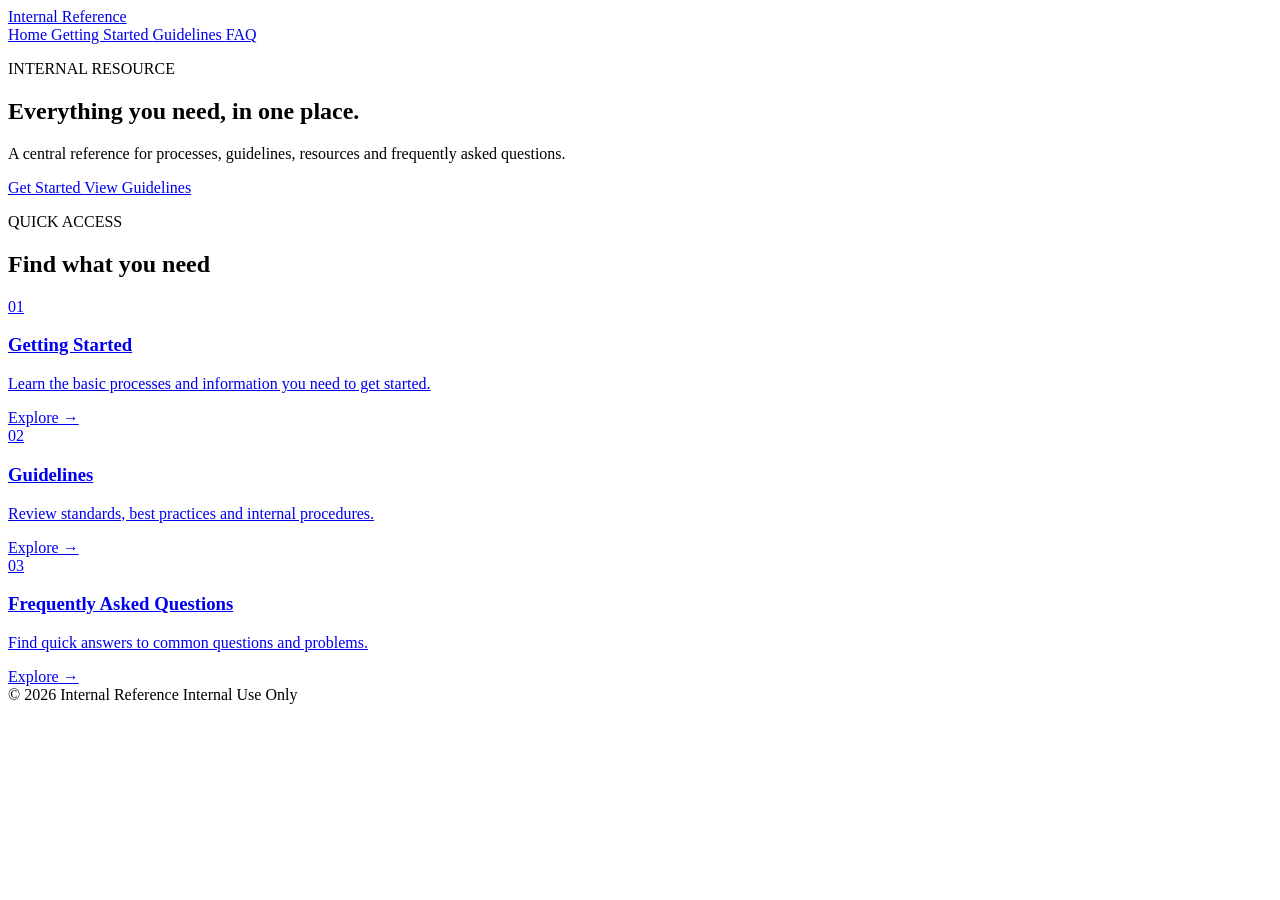
==== index.html @ 0cfae163 "Create index.html" ====
<!DOCTYPE html>
<html lang="en">
<head>
    <meta charset="UTF-8">
    <meta name="viewport" content="width=device-width, initial-scale=1.0">
 
    <title>Internal Reference</title>
 
    <link rel="stylesheet" href="assets/css/style.css">
</head>
 
<body>
 
<header class="site-header">
 
    <div class="container header-inner">
 
        <a href="index.html" class="logo">
            Internal Reference
        </a>
 
        <nav class="navigation" aria-label="Main navigation">
 
            <a href="index.html" class="active">
                Home
            </a>
 
            <a href="getting-started.html">
                Getting Started
            </a>
 
            <a href="guidelines.html">
                Guidelines
            </a>
 
            <a href="faq.html">
                FAQ
            </a>
 
        </nav>
 
    </div>
 
</header>
 
 
<main>
 
    <section class="hero">
 
        <div class="container">
 
            <p class="eyebrow">
                INTERNAL RESOURCE
            </p>
 
            <h1>
                Everything you need,
                in one place.
            </h1>
 
            <p class="hero-description">
                A central reference for processes, guidelines,
                resources and frequently asked questions.
            </p>
 
            <div class="hero-actions">
 
                <a href="getting-started.html" class="button primary">
                    Get Started
                </a>
 
                <a href="guidelines.html" class="button secondary">
                    View Guidelines
                </a>
 
            </div>
 
        </div>
 
    </section>
 
 
    <section class="section">
 
        <div class="container">
 
            <div class="section-heading">
 
                <p class="eyebrow">
                    QUICK ACCESS
                </p>
 
                <h2>
                    Find what you need
                </h2>
 
            </div>
 
 
            <div class="card-grid">
 
                <a href="getting-started.html" class="card">
 
                    <div class="card-icon">
                        01
                    </div>
 
                    <h3>
                        Getting Started
                    </h3>
 
                    <p>
                        Learn the basic processes and information
                        you need to get started.
                    </p>
 
                    <span class="card-link">
                        Explore →
                    </span>
 
                </a>
 
 
                <a href="guidelines.html" class="card">
 
                    <div class="card-icon">
                        02
                    </div>
 
                    <h3>
                        Guidelines
                    </h3>
 
                    <p>
                        Review standards, best practices and
                        internal procedures.
                    </p>
 
                    <span class="card-link">
                        Explore →
                    </span>
 
                </a>
 
 
                <a href="faq.html" class="card">
 
                    <div class="card-icon">
                        03
                    </div>
 
                    <h3>
                        Frequently Asked Questions
                    </h3>
 
                    <p>
                        Find quick answers to common questions
                        and problems.
                    </p>
 
                    <span class="card-link">
                        Explore →
                    </span>
 
                </a>
 
            </div>
 
        </div>
 
    </section>
 
</main>
 
 
<footer class="site-footer">
 
    <div class="container footer-inner">
 
        <span>
            © 2026 Internal Reference
        </span>
 
        <span>
            Internal Use Only
        </span>
 
    </div>
 
</footer>
 
 
<script src="assets/js/main.js"></script>
 
</body>
</html>
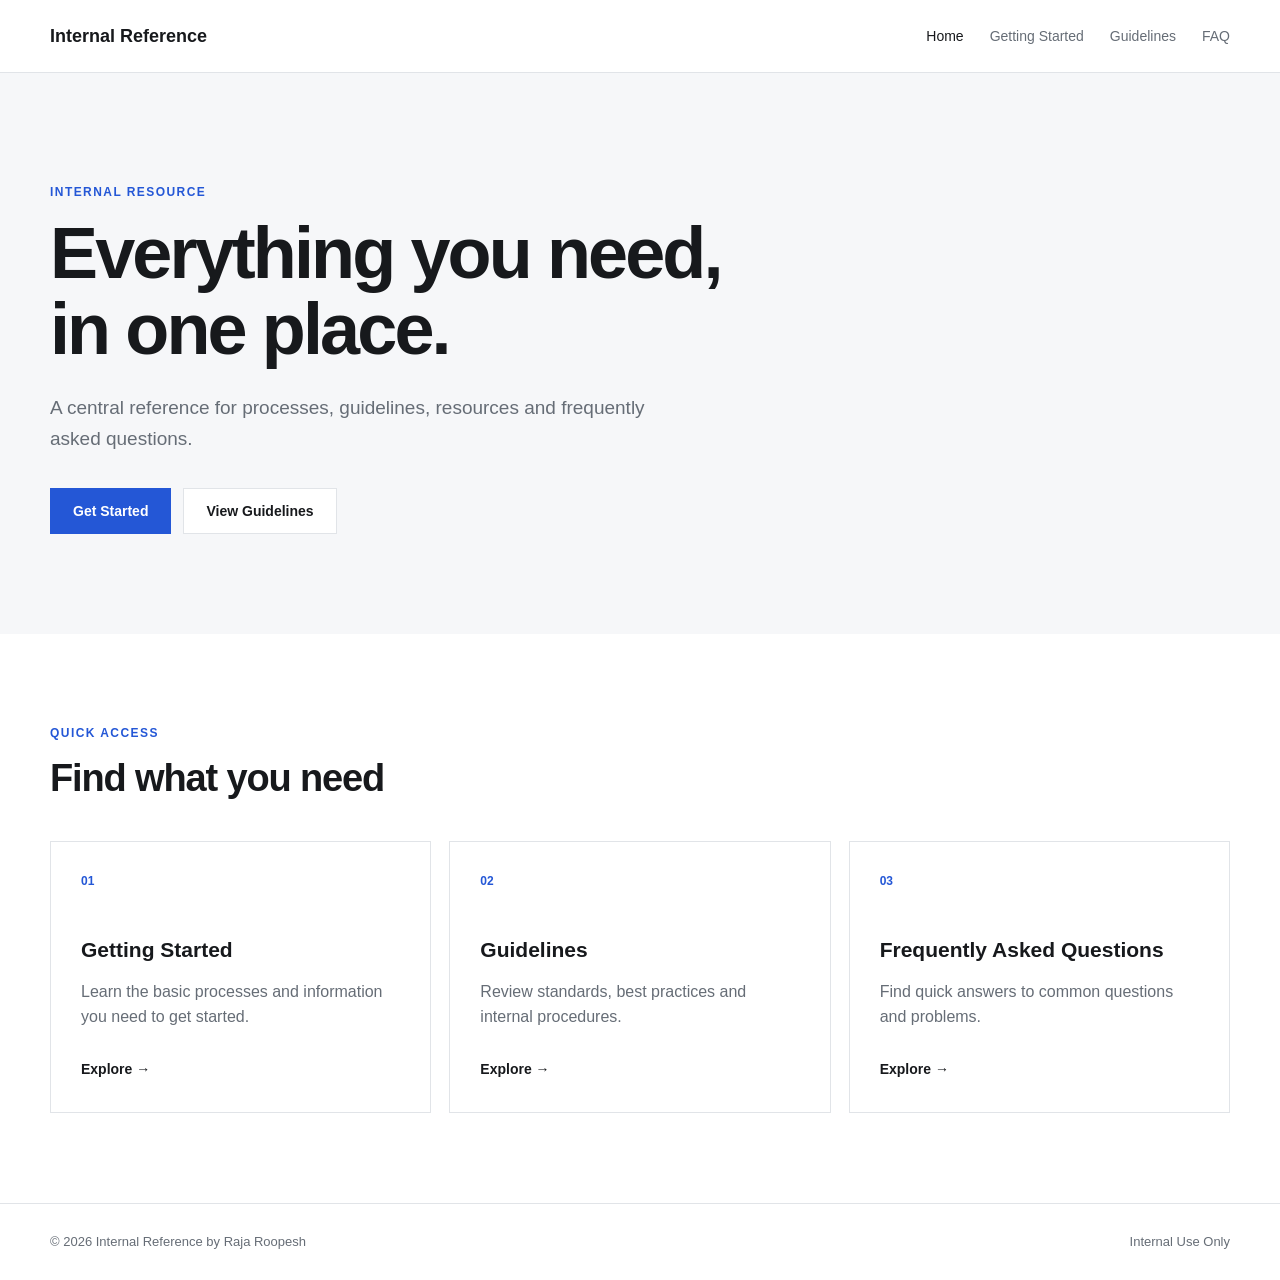
==== commit de028970: "New footer added at end of page as part of feature" ====
--- a/index.html
+++ b/index.html
@@ -179,7 +179,7 @@
     <div class="container footer-inner">
  
         <span>
-            © 2026 Internal Reference
+            © 2026 Internal Reference by Raja Roopesh 
         </span>
  
         <span>
--- a/assets/css/style.css
+++ b/assets/css/style.css
@@ -0,0 +1,485 @@
+:root {
+    --background: #ffffff;
+    --surface: #f6f7f9;
+    --text: #17191c;
+    --muted: #666d76;
+    --border: #e1e4e8;
+    --accent: #2457d6;
+    --max-width: 1180px;
+}
+ 
+* {
+    box-sizing: border-box;
+}
+ 
+html {
+    scroll-behavior: smooth;
+}
+ 
+body {
+    margin: 0;
+    font-family: Arial, Helvetica, sans-serif;
+    color: var(--text);
+    background: var(--background);
+    line-height: 1.6;
+}
+ 
+a {
+    color: inherit;
+    text-decoration: none;
+}
+ 
+.container {
+    width: min(
+        calc(100% - 40px),
+        var(--max-width)
+    );
+ 
+    margin-inline: auto;
+}
+ 
+ 
+/* Header */
+ 
+.site-header {
+    border-bottom: 1px solid var(--border);
+    background: #fff;
+}
+ 
+.header-inner {
+    min-height: 72px;
+ 
+    display: flex;
+    align-items: center;
+    justify-content: space-between;
+ 
+    gap: 30px;
+}
+ 
+.logo {
+    font-size: 18px;
+    font-weight: 700;
+}
+ 
+.navigation {
+    display: flex;
+    align-items: center;
+    gap: 26px;
+}
+ 
+.navigation a {
+    padding: 8px 0;
+ 
+    color: var(--muted);
+    font-size: 14px;
+}
+ 
+.navigation a:hover,
+.navigation a.active {
+    color: var(--text);
+}
+ 
+ 
+/* Hero */
+ 
+.hero {
+    padding: 110px 0 100px;
+    background: var(--surface);
+}
+ 
+.eyebrow {
+    margin: 0 0 14px;
+ 
+    font-size: 12px;
+    font-weight: 700;
+    letter-spacing: 0.12em;
+ 
+    color: var(--accent);
+}
+ 
+.hero h1 {
+    max-width: 720px;
+ 
+    margin: 0;
+ 
+    font-size: clamp(42px, 6vw, 72px);
+    line-height: 1.05;
+    letter-spacing: -0.04em;
+}
+ 
+.hero-description {
+    max-width: 620px;
+ 
+    margin: 26px 0 0;
+ 
+    color: var(--muted);
+    font-size: 19px;
+}
+ 
+.hero-actions {
+    display: flex;
+    gap: 12px;
+ 
+    margin-top: 34px;
+}
+ 
+ 
+/* Buttons */
+ 
+.button {
+    display: inline-flex;
+ 
+    align-items: center;
+    justify-content: center;
+ 
+    min-height: 46px;
+    padding: 0 22px;
+ 
+    border: 1px solid var(--border);
+ 
+    font-size: 14px;
+    font-weight: 700;
+}
+ 
+.button.primary {
+    background: var(--accent);
+    border-color: var(--accent);
+    color: white;
+}
+ 
+.button.secondary {
+    background: white;
+}
+ 
+ 
+/* Sections */
+ 
+.section {
+    padding: 90px 0;
+}
+ 
+.section-heading {
+    margin-bottom: 40px;
+}
+ 
+.section-heading h2 {
+    margin: 0;
+ 
+    font-size: 38px;
+    line-height: 1.15;
+    letter-spacing: -0.03em;
+}
+ 
+ 
+/* Cards */
+ 
+.card-grid {
+    display: grid;
+ 
+    grid-template-columns:
+        repeat(3, minmax(0, 1fr));
+ 
+    gap: 18px;
+}
+ 
+.card {
+    padding: 30px;
+ 
+    border: 1px solid var(--border);
+ 
+    transition:
+        transform 160ms ease,
+        box-shadow 160ms ease;
+}
+ 
+.card:hover {
+    transform: translateY(-3px);
+ 
+    box-shadow:
+        0 12px 30px rgba(0, 0, 0, 0.07);
+}
+ 
+.card-icon {
+    margin-bottom: 42px;
+ 
+    font-size: 12px;
+    font-weight: 700;
+ 
+    color: var(--accent);
+}
+ 
+.card h3 {
+    margin: 0 0 12px;
+ 
+    font-size: 21px;
+}
+ 
+.card p {
+    margin: 0;
+ 
+    color: var(--muted);
+}
+ 
+.card-link {
+    display: inline-block;
+ 
+    margin-top: 28px;
+ 
+    font-size: 14px;
+    font-weight: 700;
+}
+ 
+ 
+/* Page header */
+ 
+.page-header {
+    padding: 75px 0;
+ 
+    background: var(--surface);
+}
+ 
+.page-header h1 {
+    margin: 0;
+ 
+    font-size: clamp(40px, 5vw, 62px);
+    line-height: 1.1;
+    letter-spacing: -0.04em;
+}
+ 
+.page-header p:last-child {
+    max-width: 600px;
+ 
+    margin: 18px 0 0;
+ 
+    color: var(--muted);
+}
+ 
+ 
+/* Content */
+ 
+.content-layout {
+    display: grid;
+ 
+    grid-template-columns:
+        minmax(0, 1fr) 260px;
+ 
+    gap: 80px;
+}
+ 
+.content {
+    max-width: 720px;
+}
+ 
+.content h2 {
+    font-size: 32px;
+}
+ 
+.content h3 {
+    margin-top: 40px;
+ 
+    font-size: 21px;
+}
+ 
+.content p {
+    color: var(--muted);
+}
+ 
+.sidebar {
+    align-self: start;
+ 
+    position: sticky;
+    top: 25px;
+ 
+    border-left: 1px solid var(--border);
+ 
+    padding-left: 24px;
+}
+ 
+.sidebar h3 {
+    margin-top: 0;
+    font-size: 14px;
+}
+ 
+.sidebar a {
+    display: block;
+ 
+    margin: 12px 0;
+ 
+    color: var(--muted);
+    font-size: 14px;
+}
+ 
+ 
+/* Notice */
+ 
+.notice {
+    margin-top: 40px;
+    padding: 22px;
+ 
+    background: var(--surface);
+ 
+    border-left: 3px solid var(--accent);
+}
+ 
+.notice p {
+    margin-bottom: 0;
+}
+ 
+ 
+/* Guidelines */
+ 
+.guideline-list {
+    border-top: 1px solid var(--border);
+}
+ 
+.guideline {
+    display: grid;
+ 
+    grid-template-columns: 80px 1fr;
+ 
+    gap: 30px;
+ 
+    padding: 35px 0;
+ 
+    border-bottom: 1px solid var(--border);
+}
+ 
+.guideline .number {
+    color: var(--accent);
+    font-size: 13px;
+    font-weight: 700;
+}
+ 
+.guideline h2 {
+    margin: 0 0 10px;
+ 
+    font-size: 25px;
+}
+ 
+.guideline p {
+    margin: 0;
+ 
+    color: var(--muted);
+}
+ 
+ 
+/* FAQ */
+ 
+.faq-list {
+    max-width: 850px;
+}
+ 
+details {
+    border-top: 1px solid var(--border);
+}
+ 
+details:last-child {
+    border-bottom: 1px solid var(--border);
+}
+ 
+summary {
+    cursor: pointer;
+ 
+    padding: 24px 0;
+ 
+    font-weight: 700;
+}
+ 
+details p {
+    max-width: 700px;
+ 
+    margin: 0 0 25px;
+ 
+    color: var(--muted);
+}
+ 
+ 
+/* Footer */
+ 
+.site-footer {
+    border-top: 1px solid var(--border);
+ 
+    padding: 28px 0;
+ 
+    color: var(--muted);
+ 
+    font-size: 13px;
+}
+ 
+.footer-inner {
+    display: flex;
+ 
+    justify-content: space-between;
+ 
+    gap: 20px;
+}
+ 
+ 
+/* Responsive */
+ 
+@media (max-width: 800px) {
+ 
+    .header-inner {
+        align-items: flex-start;
+ 
+        padding: 18px 0;
+ 
+        flex-direction: column;
+    }
+ 
+    .navigation {
+        width: 100%;
+ 
+        overflow-x: auto;
+ 
+        gap: 20px;
+    }
+ 
+    .hero {
+        padding: 75px 0;
+    }
+ 
+    .card-grid {
+        grid-template-columns: 1fr;
+    }
+ 
+    .content-layout {
+        grid-template-columns: 1fr;
+ 
+        gap: 40px;
+    }
+ 
+    .sidebar {
+        position: static;
+    }
+ 
+    .guideline {
+        grid-template-columns: 50px 1fr;
+ 
+        gap: 15px;
+    }
+ 
+    .footer-inner {
+        flex-direction: column;
+    }
+ 
+}
+ 
+@media (max-width: 500px) {
+ 
+    .container {
+        width: min(
+            calc(100% - 28px),
+            var(--max-width)
+        );
+    }
+ 
+    .hero-actions {
+        flex-direction: column;
+    }
+ 
+    .button {
+        width: 100%;
+    }
+ 
+}
